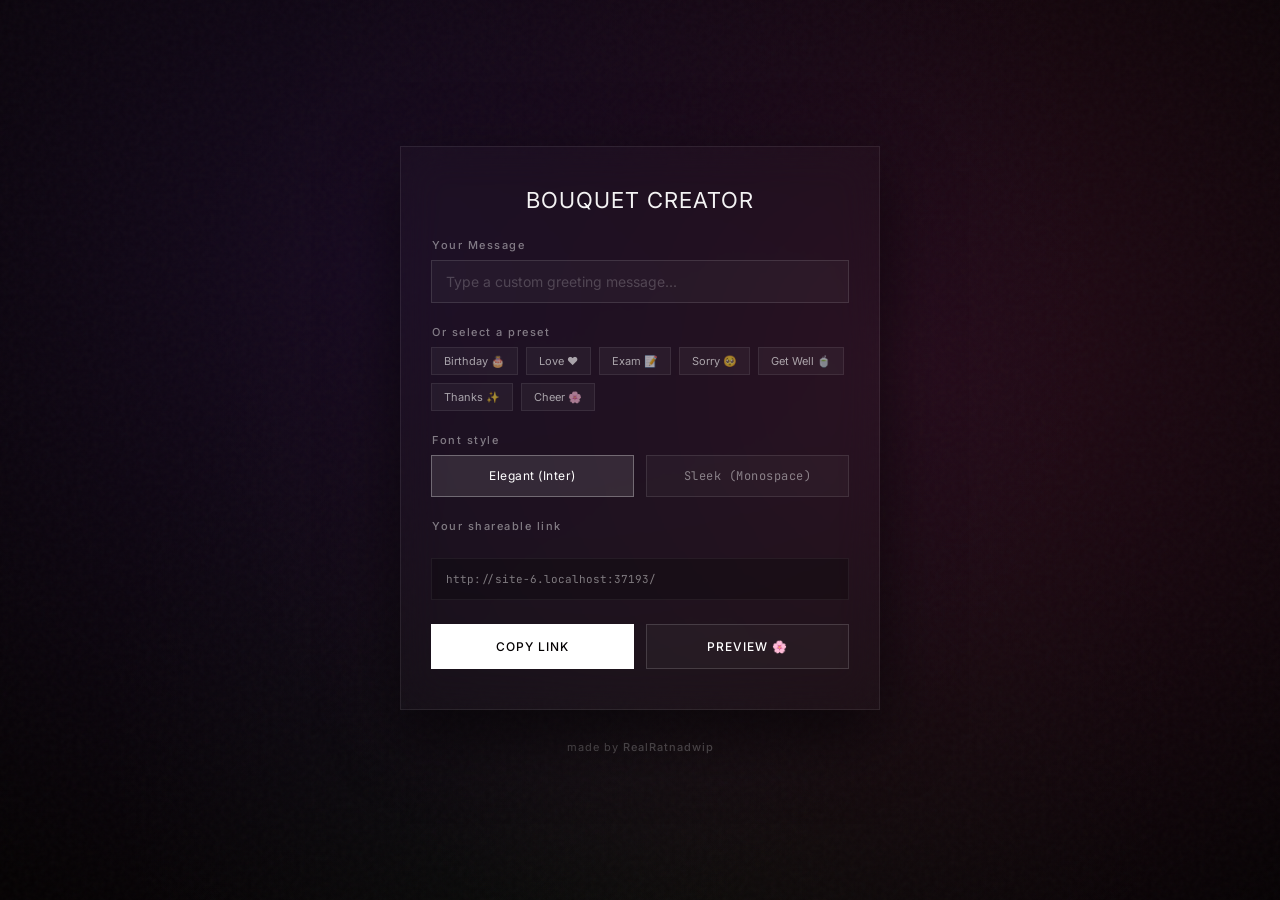
==== create/index.html @ d22b9fed "Create index.html" ====
<!DOCTYPE html>
<html lang="en">

<head>
    <meta charset="UTF-8">
    <meta name="viewport" content="width=device-width, initial-scale=1.0">
    <title>Flower Bouquet Creator 🌸</title>
    <link type="image/png" sizes="96x96" rel="icon" href="../favicon.png">
    <link rel="preconnect" href="https://fonts.googleapis.com">
    <link rel="preconnect" href="https://fonts.gstatic.com" crossorigin>
    <link href="https://fonts.googleapis.com/css2?family=Inter:wght@300;400;500;600&family=JetBrains+Mono:wght@300;400;500&display=swap" rel="stylesheet">
    <style>
        * {
            margin: 0;
            padding: 0;
            box-sizing: border-box;
        }

        body {
            width: 100vw;
            min-height: 100vh;
            min-height: 100dvh;
            overflow-y: auto;
            overflow-x: hidden;
            background: 
                radial-gradient(circle at 30% 30%, rgba(24, 10, 36, 0.85) 0%, rgba(0, 0, 0, 0) 65%),
                radial-gradient(circle at 70% 40%, rgba(46, 12, 28, 0.85) 0%, rgba(0, 0, 0, 0) 65%),
                radial-gradient(circle at 50% 80%, rgba(15, 30, 15, 0.45) 0%, rgba(0, 0, 0, 0) 55%),
                #040102;
            font-family: 'Inter', sans-serif;
            display: flex;
            flex-direction: column;
            align-items: center;
            justify-content: center;
            position: relative;
            color: #ffffff;
            padding: 40px 10px;
            gap: 30px;
        }

        body::before {
            content: "";
            position: absolute;
            top: 0;
            left: 0;
            width: 100%;
            height: 100%;
            background: url("data:image/svg+xml,%3Csvg viewBox='0 0 200 200' xmlns='http://www.w3.org/2000/svg'%3E%3Cfilter id='noiseFilter'%3E%3CfeTurbulence type='fractalNoise' baseFrequency='0.85' numOctaves='3' stitchTiles='stitch'/%3E%3C/filter%3E%3Crect width='100%25' height='100%25' filter='url(%23noiseFilter)' opacity='0.03'/%3E%3C/svg%3E");
            pointer-events: none;
            z-index: 1;
        }

        .container {
            width: 90%;
            max-width: 480px;
            padding: 40px 30px;
            background: rgba(255, 255, 255, 0.02);
            border: 1px solid rgba(255, 255, 255, 0.08);
            border-radius: 0; /* Sharp square */
            backdrop-filter: blur(20px);
            -webkit-backdrop-filter: blur(20px);
            box-shadow: 0 25px 60px rgba(0, 0, 0, 0.55);
            z-index: 2;
            text-align: center;
            animation: containerFadeIn 0.8s cubic-bezier(0.16, 1, 0.3, 1) forwards;
        }

        @keyframes containerFadeIn {
            from { opacity: 0; transform: translateY(15px); }
            to { opacity: 1; transform: translateY(0); }
        }

        h1 {
            font-size: 22px;
            font-weight: 400;
            letter-spacing: 1px;
            margin-bottom: 25px;
            color: rgba(255, 255, 255, 0.95);
            text-transform: uppercase;
        }

        .form-group {
            text-align: left;
            margin-bottom: 22px;
        }

        label {
            display: block;
            font-size: 11px;
            font-weight: 500;
            letter-spacing: 1.5px;
            color: rgba(255, 255, 255, 0.45);
            margin-bottom: 8px;
            padding-left: 1px;
        }

        input[type="text"] {
            width: 100%;
            padding: 12px 14px;
            background: rgba(255, 255, 255, 0.03);
            border: 1px solid rgba(255, 255, 255, 0.12);
            border-radius: 0; /* Sharp square */
            color: #ffffff;
            font-family: inherit;
            font-size: 14px;
            outline: none;
            transition: all 0.25s ease;
        }

        input[type="text"]::placeholder {
            color: rgba(255, 255, 255, 0.2);
        }

        input[type="text"]:focus {
            border-color: rgba(255, 255, 255, 0.35);
            background: rgba(255, 255, 255, 0.06);
        }

        .preset-grid {
            display: flex;
            flex-wrap: wrap;
            gap: 8px;
            margin-bottom: 20px;
        }

        .preset-tag {
            padding: 6px 12px;
            font-size: 11px;
            background: rgba(255, 255, 255, 0.04);
            border: 1px solid rgba(255, 255, 255, 0.08);
            border-radius: 0; /* Sharp square */
            color: rgba(255, 255, 255, 0.6);
            cursor: pointer;
            user-select: none;
            transition: all 0.2s ease;
        }

        .preset-tag:hover {
            background: rgba(255, 255, 255, 0.08);
            color: #ffffff;
            border-color: rgba(255, 255, 255, 0.2);
        }

        .preset-tag.active {
            background: rgba(255, 255, 255, 0.14);
            color: #ffffff;
            border-color: rgba(255, 255, 255, 0.35);
        }

        .font-selector {
            display: flex;
            gap: 12px;
        }

        .font-option {
            flex: 1;
            padding: 12px;
            background: rgba(255, 255, 255, 0.03);
            border: 1px solid rgba(255, 255, 255, 0.1);
            border-radius: 0; /* Sharp square */
            cursor: pointer;
            text-align: center;
            font-size: 12px;
            letter-spacing: 0.5px;
            user-select: none;
            transition: all 0.2s ease;
            color: rgba(255, 255, 255, 0.45);
        }

        .font-option.active {
            background: rgba(255, 255, 255, 0.1);
            border-color: rgba(255, 255, 255, 0.3);
            color: #ffffff;
        }

        .font-option[data-font="mono"] {
            font-family: 'JetBrains Mono', monospace;
        }

        .font-option[data-font="inter"] {
            font-family: 'Inter', sans-serif;
        }

        .link-container {
            margin-top: 25px;
            padding: 12px 14px;
            background: rgba(0, 0, 0, 0.25);
            border: 1px solid rgba(255, 255, 255, 0.06);
            border-radius: 0; /* Sharp square */
            font-family: 'JetBrains Mono', monospace;
            font-size: 11px;
            color: rgba(255, 255, 255, 0.45);
            word-break: break-all;
            text-align: left;
            min-height: 42px;
            display: flex;
            align-items: center;
        }

        .button-group {
            margin-top: 24px;
            display: flex;
            gap: 12px;
        }

        button, .btn-link {
            flex: 1;
            padding: 14px;
            font-family: 'Inter', sans-serif;
            font-size: 12px;
            font-weight: 500;
            letter-spacing: 1px;
            border-radius: 0; /* Sharp square */
            cursor: pointer;
            outline: none;
            text-decoration: none;
            display: inline-flex;
            align-items: center;
            justify-content: center;
            transition: all 0.2s ease;
            text-transform: uppercase;
        }

        .btn-copy {
            background: #ffffff;
            color: #040102;
            border: 1px solid #ffffff;
        }

        .btn-copy:hover {
            background: rgba(255, 255, 255, 0.9);
            box-shadow: 0 4px 15px rgba(255, 255, 255, 0.1);
        }

        .btn-copy:active {
            transform: scale(0.99);
        }

        .btn-preview {
            background: rgba(255, 255, 255, 0.03);
            color: #ffffff;
            border: 1px solid rgba(255, 255, 255, 0.15);
        }

        .btn-preview:hover {
            background: rgba(255, 255, 255, 0.07);
            border-color: rgba(255, 255, 255, 0.35);
        }

        .toast {
            position: absolute;
            bottom: 30px;
            padding: 10px 20px;
            background: rgba(255, 255, 255, 0.98);
            color: #000000;
            border-radius: 0; /* Sharp square */
            font-size: 11px;
            font-weight: 500;
            letter-spacing: 0.5px;
            box-shadow: 0 10px 25px rgba(0, 0, 0, 0.4);
            pointer-events: none;
            opacity: 0;
            transform: translateY(8px);
            transition: all 0.3s cubic-bezier(0.16, 1, 0.3, 1);
            z-index: 99;
            text-transform: uppercase;
        }

        .toast.show {
            opacity: 1;
            transform: translateY(0);
        }

        .footer-credit {
            font-size: 11px;
            color: rgba(255, 255, 255, 0.22);
            letter-spacing: 1px;
            z-index: 3;
            text-align: center;
        }

        .footer-credit a {
            color: inherit;
            text-decoration: none;
            transition: color 0.2s;
            font-weight: 500;
        }

        .footer-credit a:hover {
            color: rgba(255, 255, 255, 0.55);
        }

        @media (max-width: 480px) {
            body {
                padding: 30px 15px;
                gap: 25px;
            }

            .container {
                width: 100%;
                padding: 25px 20px;
                box-shadow: 0 15px 40px rgba(0, 0, 0, 0.45);
            }

            h1 {
                font-size: 19px;
                margin-bottom: 20px;
            }

            .form-group {
                margin-bottom: 18px;
            }

            .preset-grid {
                gap: 6px;
            }

            .preset-tag {
                padding: 5px 10px;
                font-size: 10.5px;
            }

            .button-group {
                flex-direction: column;
                gap: 10px;
            }

            button, .btn-link {
                width: 100%;
                padding: 13px;
            }
        }
    </style>
</head>

<body>

    <div class="container">
        <h1>Bouquet Creator</h1>

        <div class="form-group">
            <label for="message">Your Message</label>
            <input type="text" id="message" placeholder="Type a custom greeting message..." autocomplete="off">
        </div>

        <div class="form-group">
            <label>Or select a preset</label>
            <div class="preset-grid" id="presets">
                <span class="preset-tag" data-preset="birthday">Birthday 🎂</span>
                <span class="preset-tag" data-preset="love">Love ❤️</span>
                <span class="preset-tag" data-preset="exam">Exam 📝</span>
                <span class="preset-tag" data-preset="sorry">Sorry 🥺</span>
                <span class="preset-tag" data-preset="getwell">Get Well 🍵</span>
                <span class="preset-tag" data-preset="thankyou">Thanks ✨</span>
                <span class="preset-tag" data-preset="cheer">Cheer 🌸</span>
            </div>
        </div>

        <div class="form-group">
            <label>Font style</label>
            <div class="font-selector">
                <div class="font-option active" data-font="inter">Elegant (Inter)</div>
                <div class="font-option" data-font="mono">Sleek (Monospace)</div>
            </div>
        </div>

        <div class="form-group">
            <label>Your shareable link</label>
            <div class="link-container" id="link-preview"></div>
        </div>

        <div class="button-group">
            <button class="btn-copy" id="btn-copy">Copy Link</button>
            <a href="#" class="btn-link btn-preview" id="btn-preview" target="_blank">Preview 🌸</a>
        </div>
    </div>

    <div class="toast" id="toast">Link copied! 🌸</div>

    <div class="footer-credit">
        made by <a href="https://ratnadwip.com/" target="_blank">RealRatnadwip</a>
    </div>

    <script>
        const messageInput = document.getElementById('message');
        const presetsContainer = document.getElementById('presets');
        const fontSelector = document.querySelector('.font-selector');
        const linkPreview = document.getElementById('link-preview');
        const btnCopy = document.getElementById('btn-copy');
        const btnPreview = document.getElementById('btn-preview');
        const toast = document.getElementById('toast');

        let selectedPreset = null;
        let selectedFont = 'inter';

        function getBaseUrl() {
            const loc = window.location;
            const pathname = loc.pathname.replace(/\/create\/(index\.html)?$/, '/');
            return loc.protocol + '//' + loc.host + pathname;
        }

        function updateLink() {
            const baseUrl = getBaseUrl();
            let url = baseUrl;
            const textValue = messageInput.value.trim();

            if (selectedPreset) {
                url += `?${selectedPreset}`;
            } else if (textValue) {
                url += `?text=${encodeURIComponent(textValue)}`;
            }

            if (selectedPreset || textValue) {
                if (selectedFont === 'mono') {
                    url += `&font=mono`;
                }
            }

            linkPreview.textContent = url;
            btnPreview.href = url;
        }

        messageInput.addEventListener('input', () => {
            if (messageInput.value.trim() !== '') {
                selectedPreset = null;
                document.querySelectorAll('.preset-tag').forEach(tag => tag.classList.remove('active'));
            }
            updateLink();
        });

        presetsContainer.addEventListener('click', (e) => {
            const tag = e.target.closest('.preset-tag');
            if (!tag) return;

            const presetKey = tag.dataset.preset;

            if (tag.classList.contains('active')) {
                tag.classList.remove('active');
                selectedPreset = null;
            } else {
                document.querySelectorAll('.preset-tag').forEach(t => t.classList.remove('active'));
                tag.classList.add('active');
                selectedPreset = presetKey;
                messageInput.value = '';
            }
            updateLink();
        });

        fontSelector.addEventListener('click', (e) => {
            const option = e.target.closest('.font-option');
            if (!option) return;

            document.querySelectorAll('.font-option').forEach(opt => opt.classList.remove('active'));
            option.classList.add('active');
            selectedFont = option.dataset.font;
            updateLink();
        });

        btnCopy.addEventListener('click', () => {
            const textToCopy = linkPreview.textContent;
            if (!textToCopy) return;

            navigator.clipboard.writeText(textToCopy).then(() => {
                toast.classList.add('show');
                setTimeout(() => {
                    toast.classList.remove('show');
                }, 2000);
            }).catch(err => {
                console.error('Failed to copy: ', err);
            });
        });

        updateLink();
    </script>
</body>

</html>
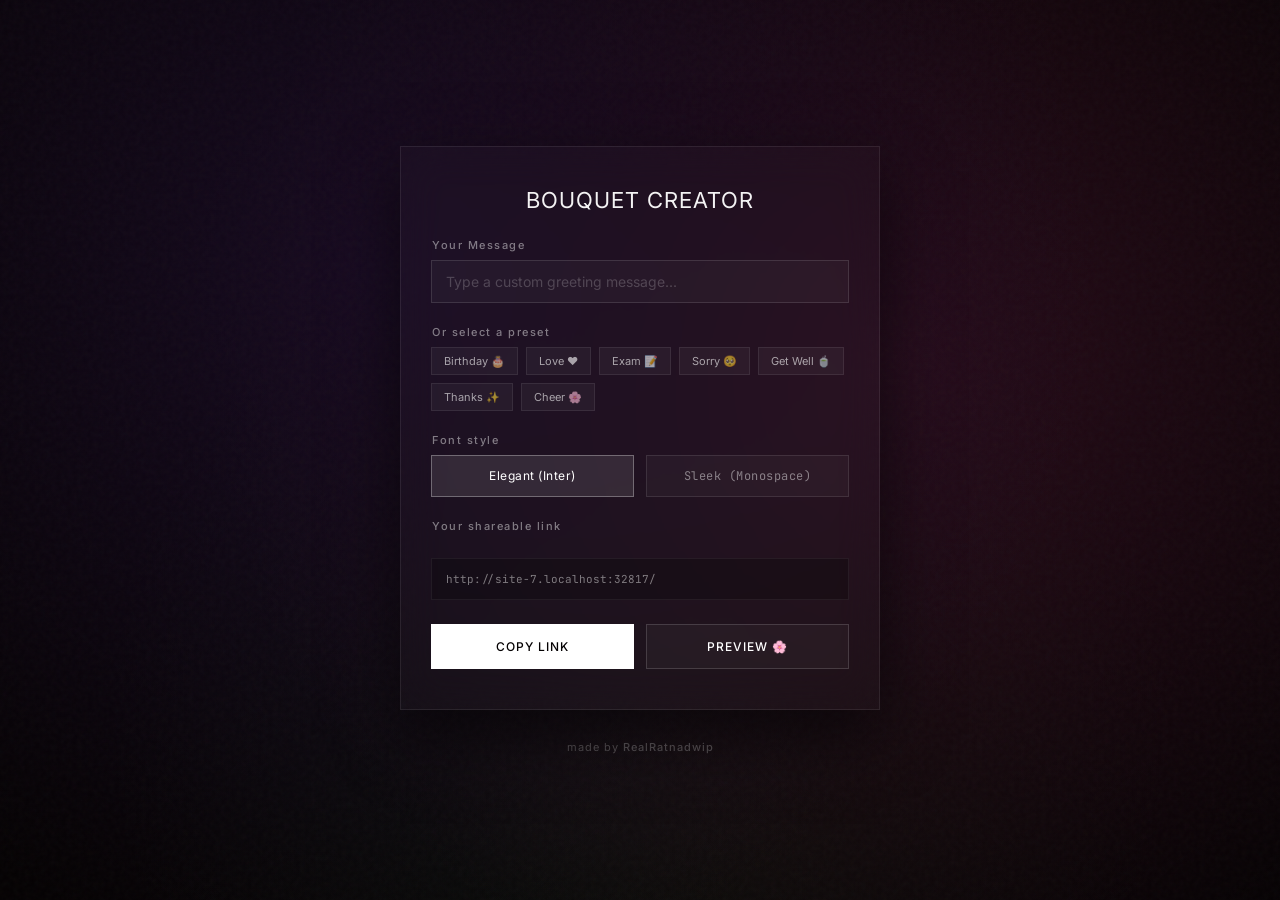
==== commit 24bc0694: "Add OG metadata and streamline documentation Added Open Graph and Twitter metadata to both index.htm" ====
--- a/create/index.html
+++ b/create/index.html
@@ -6,6 +6,12 @@
     <meta name="viewport" content="width=device-width, initial-scale=1.0">
     <title>Flower Bouquet Creator 🌸</title>
     <link type="image/png" sizes="96x96" rel="icon" href="../favicon.png">
+    <meta property="og:title" content="Flower Bouquet Creator 🌸">
+    <meta property="og:description" content="Craft a custom digital flower bouquet message to share with your loved ones.">
+    <meta property="og:type" content="website">
+    <meta name="twitter:card" content="summary">
+    <meta name="twitter:title" content="Flower Bouquet Creator 🌸">
+    <meta name="twitter:description" content="Craft a custom digital flower bouquet message to share with your loved ones.">
     <link rel="preconnect" href="https://fonts.googleapis.com">
     <link rel="preconnect" href="https://fonts.gstatic.com" crossorigin>
     <link href="https://fonts.googleapis.com/css2?family=Inter:wght@300;400;500;600&family=JetBrains+Mono:wght@300;400;500&display=swap" rel="stylesheet">
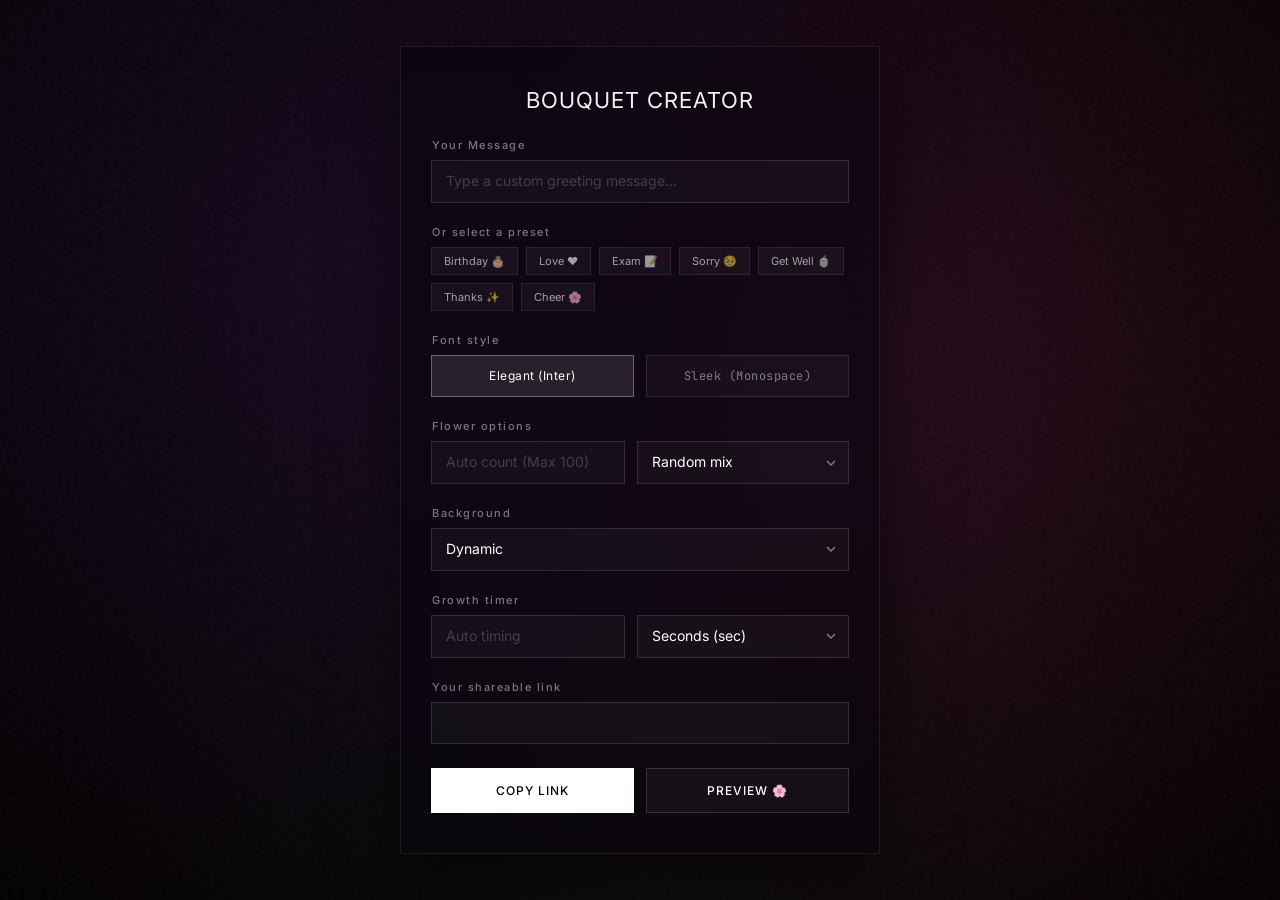
==== commit 61b7c422: "Replace shareable URL container with single-line scrollable input" ====
--- a/create/index.html
+++ b/create/index.html
@@ -7,339 +7,24 @@
     <title>Flower Bouquet Creator 🌸</title>
     <link type="image/png" sizes="96x96" rel="icon" href="../favicon.png">
     <meta property="og:title" content="Flower Bouquet Creator 🌸">
-    <meta property="og:description" content="Craft a custom digital flower bouquet message to share with your loved ones.">
+    <meta property="og:description"
+        content="Craft a custom digital flower bouquet message to share with your loved ones.">
     <meta property="og:type" content="website">
     <meta name="twitter:card" content="summary">
     <meta name="twitter:title" content="Flower Bouquet Creator 🌸">
-    <meta name="twitter:description" content="Craft a custom digital flower bouquet message to share with your loved ones.">
+    <meta name="twitter:description"
+        content="Craft a custom digital flower bouquet message to share with your loved ones.">
     <link rel="preconnect" href="https://fonts.googleapis.com">
     <link rel="preconnect" href="https://fonts.gstatic.com" crossorigin>
-    <link href="https://fonts.googleapis.com/css2?family=Inter:wght@300;400;500;600&family=JetBrains+Mono:wght@300;400;500&display=swap" rel="stylesheet">
-    <style>
-        * {
-            margin: 0;
-            padding: 0;
-            box-sizing: border-box;
-        }
-
-        body {
-            width: 100vw;
-            min-height: 100vh;
-            min-height: 100dvh;
-            overflow-y: auto;
-            overflow-x: hidden;
-            background: 
-                radial-gradient(circle at 30% 30%, rgba(24, 10, 36, 0.85) 0%, rgba(0, 0, 0, 0) 65%),
-                radial-gradient(circle at 70% 40%, rgba(46, 12, 28, 0.85) 0%, rgba(0, 0, 0, 0) 65%),
-                radial-gradient(circle at 50% 80%, rgba(15, 30, 15, 0.45) 0%, rgba(0, 0, 0, 0) 55%),
-                #040102;
-            font-family: 'Inter', sans-serif;
-            display: flex;
-            flex-direction: column;
-            align-items: center;
-            justify-content: center;
-            position: relative;
-            color: #ffffff;
-            padding: 40px 10px;
-            gap: 30px;
-        }
-
-        body::before {
-            content: "";
-            position: absolute;
-            top: 0;
-            left: 0;
-            width: 100%;
-            height: 100%;
-            background: url("data:image/svg+xml,%3Csvg viewBox='0 0 200 200' xmlns='http://www.w3.org/2000/svg'%3E%3Cfilter id='noiseFilter'%3E%3CfeTurbulence type='fractalNoise' baseFrequency='0.85' numOctaves='3' stitchTiles='stitch'/%3E%3C/filter%3E%3Crect width='100%25' height='100%25' filter='url(%23noiseFilter)' opacity='0.03'/%3E%3C/svg%3E");
-            pointer-events: none;
-            z-index: 1;
-        }
-
-        .container {
-            width: 90%;
-            max-width: 480px;
-            padding: 40px 30px;
-            background: rgba(255, 255, 255, 0.02);
-            border: 1px solid rgba(255, 255, 255, 0.08);
-            border-radius: 0; /* Sharp square */
-            backdrop-filter: blur(20px);
-            -webkit-backdrop-filter: blur(20px);
-            box-shadow: 0 25px 60px rgba(0, 0, 0, 0.55);
-            z-index: 2;
-            text-align: center;
-            animation: containerFadeIn 0.8s cubic-bezier(0.16, 1, 0.3, 1) forwards;
-        }
-
-        @keyframes containerFadeIn {
-            from { opacity: 0; transform: translateY(15px); }
-            to { opacity: 1; transform: translateY(0); }
-        }
-
-        h1 {
-            font-size: 22px;
-            font-weight: 400;
-            letter-spacing: 1px;
-            margin-bottom: 25px;
-            color: rgba(255, 255, 255, 0.95);
-            text-transform: uppercase;
-        }
-
-        .form-group {
-            text-align: left;
-            margin-bottom: 22px;
-        }
-
-        label {
-            display: block;
-            font-size: 11px;
-            font-weight: 500;
-            letter-spacing: 1.5px;
-            color: rgba(255, 255, 255, 0.45);
-            margin-bottom: 8px;
-            padding-left: 1px;
-        }
-
-        input[type="text"] {
-            width: 100%;
-            padding: 12px 14px;
-            background: rgba(255, 255, 255, 0.03);
-            border: 1px solid rgba(255, 255, 255, 0.12);
-            border-radius: 0; /* Sharp square */
-            color: #ffffff;
-            font-family: inherit;
-            font-size: 14px;
-            outline: none;
-            transition: all 0.25s ease;
-        }
-
-        input[type="text"]::placeholder {
-            color: rgba(255, 255, 255, 0.2);
-        }
-
-        input[type="text"]:focus {
-            border-color: rgba(255, 255, 255, 0.35);
-            background: rgba(255, 255, 255, 0.06);
-        }
-
-        .preset-grid {
-            display: flex;
-            flex-wrap: wrap;
-            gap: 8px;
-            margin-bottom: 20px;
-        }
-
-        .preset-tag {
-            padding: 6px 12px;
-            font-size: 11px;
-            background: rgba(255, 255, 255, 0.04);
-            border: 1px solid rgba(255, 255, 255, 0.08);
-            border-radius: 0; /* Sharp square */
-            color: rgba(255, 255, 255, 0.6);
-            cursor: pointer;
-            user-select: none;
-            transition: all 0.2s ease;
-        }
-
-        .preset-tag:hover {
-            background: rgba(255, 255, 255, 0.08);
-            color: #ffffff;
-            border-color: rgba(255, 255, 255, 0.2);
-        }
-
-        .preset-tag.active {
-            background: rgba(255, 255, 255, 0.14);
-            color: #ffffff;
-            border-color: rgba(255, 255, 255, 0.35);
-        }
-
-        .font-selector {
-            display: flex;
-            gap: 12px;
-        }
-
-        .font-option {
-            flex: 1;
-            padding: 12px;
-            background: rgba(255, 255, 255, 0.03);
-            border: 1px solid rgba(255, 255, 255, 0.1);
-            border-radius: 0; /* Sharp square */
-            cursor: pointer;
-            text-align: center;
-            font-size: 12px;
-            letter-spacing: 0.5px;
-            user-select: none;
-            transition: all 0.2s ease;
-            color: rgba(255, 255, 255, 0.45);
-        }
-
-        .font-option.active {
-            background: rgba(255, 255, 255, 0.1);
-            border-color: rgba(255, 255, 255, 0.3);
-            color: #ffffff;
-        }
-
-        .font-option[data-font="mono"] {
-            font-family: 'JetBrains Mono', monospace;
-        }
-
-        .font-option[data-font="inter"] {
-            font-family: 'Inter', sans-serif;
-        }
-
-        .link-container {
-            margin-top: 25px;
-            padding: 12px 14px;
-            background: rgba(0, 0, 0, 0.25);
-            border: 1px solid rgba(255, 255, 255, 0.06);
-            border-radius: 0; /* Sharp square */
-            font-family: 'JetBrains Mono', monospace;
-            font-size: 11px;
-            color: rgba(255, 255, 255, 0.45);
-            word-break: break-all;
-            text-align: left;
-            min-height: 42px;
-            display: flex;
-            align-items: center;
-        }
-
-        .button-group {
-            margin-top: 24px;
-            display: flex;
-            gap: 12px;
-        }
-
-        button, .btn-link {
-            flex: 1;
-            padding: 14px;
-            font-family: 'Inter', sans-serif;
-            font-size: 12px;
-            font-weight: 500;
-            letter-spacing: 1px;
-            border-radius: 0; /* Sharp square */
-            cursor: pointer;
-            outline: none;
-            text-decoration: none;
-            display: inline-flex;
-            align-items: center;
-            justify-content: center;
-            transition: all 0.2s ease;
-            text-transform: uppercase;
-        }
-
-        .btn-copy {
-            background: #ffffff;
-            color: #040102;
-            border: 1px solid #ffffff;
-        }
-
-        .btn-copy:hover {
-            background: rgba(255, 255, 255, 0.9);
-            box-shadow: 0 4px 15px rgba(255, 255, 255, 0.1);
-        }
-
-        .btn-copy:active {
-            transform: scale(0.99);
-        }
-
-        .btn-preview {
-            background: rgba(255, 255, 255, 0.03);
-            color: #ffffff;
-            border: 1px solid rgba(255, 255, 255, 0.15);
-        }
-
-        .btn-preview:hover {
-            background: rgba(255, 255, 255, 0.07);
-            border-color: rgba(255, 255, 255, 0.35);
-        }
-
-        .toast {
-            position: absolute;
-            bottom: 30px;
-            padding: 10px 20px;
-            background: rgba(255, 255, 255, 0.98);
-            color: #000000;
-            border-radius: 0; /* Sharp square */
-            font-size: 11px;
-            font-weight: 500;
-            letter-spacing: 0.5px;
-            box-shadow: 0 10px 25px rgba(0, 0, 0, 0.4);
-            pointer-events: none;
-            opacity: 0;
-            transform: translateY(8px);
-            transition: all 0.3s cubic-bezier(0.16, 1, 0.3, 1);
-            z-index: 99;
-            text-transform: uppercase;
-        }
-
-        .toast.show {
-            opacity: 1;
-            transform: translateY(0);
-        }
-
-        .footer-credit {
-            font-size: 11px;
-            color: rgba(255, 255, 255, 0.22);
-            letter-spacing: 1px;
-            z-index: 3;
-            text-align: center;
-        }
-
-        .footer-credit a {
-            color: inherit;
-            text-decoration: none;
-            transition: color 0.2s;
-            font-weight: 500;
-        }
-
-        .footer-credit a:hover {
-            color: rgba(255, 255, 255, 0.55);
-        }
-
-        @media (max-width: 480px) {
-            body {
-                padding: 30px 15px;
-                gap: 25px;
-            }
-
-            .container {
-                width: 100%;
-                padding: 25px 20px;
-                box-shadow: 0 15px 40px rgba(0, 0, 0, 0.45);
-            }
-
-            h1 {
-                font-size: 19px;
-                margin-bottom: 20px;
-            }
-
-            .form-group {
-                margin-bottom: 18px;
-            }
-
-            .preset-grid {
-                gap: 6px;
-            }
-
-            .preset-tag {
-                padding: 5px 10px;
-                font-size: 10.5px;
-            }
-
-            .button-group {
-                flex-direction: column;
-                gap: 10px;
-            }
-
-            button, .btn-link {
-                width: 100%;
-                padding: 13px;
-            }
-        }
-    </style>
+    <link
+        href="https://fonts.googleapis.com/css2?family=Inter:wght@300;400;500;600&family=JetBrains+Mono:wght@300;400;500&display=swap"
+        rel="stylesheet">
+    <link rel="stylesheet" href="style.css">
 </head>
 
 <body>
+
+    <canvas id="bg"></canvas>
 
     <div class="container">
         <h1>Bouquet Creator</h1>
@@ -371,8 +56,46 @@
         </div>
 
         <div class="form-group">
+            <label>Flower options</label>
+            <div class="garden-grid">
+                <input type="number" id="flower-count" min="1" max="100" placeholder="Auto count (Max 100)"
+                    autocomplete="off">
+                <select id="flower-type">
+                    <option value="">Random mix</option>
+                    <option value="lily">Lily</option>
+                    <option value="rose">Rose</option>
+                    <option value="sunflower">Sunflower</option>
+                    <option value="tulip">Tulip</option>
+                    <option value="generic">Generic</option>
+                </select>
+            </div>
+        </div>
+
+        <div class="form-group">
+            <label for="background-select">Background</label>
+            <select id="background-select">
+                <option value="">Dynamic</option>
+                <option value="day">Day</option>
+                <option value="night">Night</option>
+                <option value="minimal">Minimal</option>
+            </select>
+        </div>
+
+        <div class="form-group">
+            <label>Growth timer</label>
+            <div class="garden-grid">
+                <input type="number" id="grow-value" min="1" max="3600" placeholder="Auto timing" autocomplete="off">
+                <select id="grow-unit">
+                    <option value="sec">Seconds (sec)</option>
+                    <option value="min">Minutes (min)</option>
+                    <option value="hr">Hours (hr)</option>
+                </select>
+            </div>
+        </div>
+
+        <div class="form-group">
             <label>Your shareable link</label>
-            <div class="link-container" id="link-preview"></div>
+            <input type="text" class="link-container" id="link-preview" readonly>
         </div>
 
         <div class="button-group">
@@ -383,101 +106,8 @@
 
     <div class="toast" id="toast">Link copied! 🌸</div>
 
-    <div class="footer-credit">
-        made by <a href="https://ratnadwip.com/" target="_blank">RealRatnadwip</a>
-    </div>
-
-    <script>
-        const messageInput = document.getElementById('message');
-        const presetsContainer = document.getElementById('presets');
-        const fontSelector = document.querySelector('.font-selector');
-        const linkPreview = document.getElementById('link-preview');
-        const btnCopy = document.getElementById('btn-copy');
-        const btnPreview = document.getElementById('btn-preview');
-        const toast = document.getElementById('toast');
-
-        let selectedPreset = null;
-        let selectedFont = 'inter';
-
-        function getBaseUrl() {
-            const loc = window.location;
-            const pathname = loc.pathname.replace(/\/create\/(index\.html)?$/, '/');
-            return loc.protocol + '//' + loc.host + pathname;
-        }
-
-        function updateLink() {
-            const baseUrl = getBaseUrl();
-            let url = baseUrl;
-            const textValue = messageInput.value.trim();
-
-            if (selectedPreset) {
-                url += `?${selectedPreset}`;
-            } else if (textValue) {
-                url += `?text=${encodeURIComponent(textValue)}`;
-            }
-
-            if (selectedPreset || textValue) {
-                if (selectedFont === 'mono') {
-                    url += `&font=mono`;
-                }
-            }
-
-            linkPreview.textContent = url;
-            btnPreview.href = url;
-        }
-
-        messageInput.addEventListener('input', () => {
-            if (messageInput.value.trim() !== '') {
-                selectedPreset = null;
-                document.querySelectorAll('.preset-tag').forEach(tag => tag.classList.remove('active'));
-            }
-            updateLink();
-        });
-
-        presetsContainer.addEventListener('click', (e) => {
-            const tag = e.target.closest('.preset-tag');
-            if (!tag) return;
-
-            const presetKey = tag.dataset.preset;
-
-            if (tag.classList.contains('active')) {
-                tag.classList.remove('active');
-                selectedPreset = null;
-            } else {
-                document.querySelectorAll('.preset-tag').forEach(t => t.classList.remove('active'));
-                tag.classList.add('active');
-                selectedPreset = presetKey;
-                messageInput.value = '';
-            }
-            updateLink();
-        });
-
-        fontSelector.addEventListener('click', (e) => {
-            const option = e.target.closest('.font-option');
-            if (!option) return;
-
-            document.querySelectorAll('.font-option').forEach(opt => opt.classList.remove('active'));
-            option.classList.add('active');
-            selectedFont = option.dataset.font;
-            updateLink();
-        });
-
-        btnCopy.addEventListener('click', () => {
-            const textToCopy = linkPreview.textContent;
-            if (!textToCopy) return;
-
-            navigator.clipboard.writeText(textToCopy).then(() => {
-                toast.classList.add('show');
-                setTimeout(() => {
-                    toast.classList.remove('show');
-                }, 2000);
-            }).catch(err => {
-                console.error('Failed to copy: ', err);
-            });
-        });
-
-        updateLink();
-    </script>
+    <script src="../background.js"></script>
+    <script src="script.js"></script>
 </body>
 
-</html>
+</html>
--- a/create/style.css
+++ b/create/style.css
@@ -0,0 +1,386 @@
+* {
+    margin: 0;
+    padding: 0;
+    box-sizing: border-box;
+}
+
+body {
+    width: 100vw;
+    min-height: 100vh;
+    min-height: 100dvh;
+    overflow-y: auto;
+    overflow-x: hidden;
+    background:
+        radial-gradient(circle at 30% 30%, rgba(24, 10, 36, 0.85) 0%, rgba(0, 0, 0, 0) 65%),
+        radial-gradient(circle at 70% 40%, rgba(46, 12, 28, 0.85) 0%, rgba(0, 0, 0, 0) 65%),
+        radial-gradient(circle at 50% 80%, rgba(15, 30, 15, 0.45) 0%, rgba(0, 0, 0, 0) 55%),
+        #040102;
+    font-family: 'Inter', sans-serif;
+    display: flex;
+    flex-direction: column;
+    align-items: center;
+    justify-content: center;
+    position: relative;
+    color: #ffffff;
+    padding: 40px 10px;
+    gap: 30px;
+}
+
+body::before {
+    content: "";
+    position: absolute;
+    top: 0;
+    left: 0;
+    width: 100%;
+    height: 100%;
+    background: url("data:image/svg+xml,%3Csvg viewBox='0 0 200 200' xmlns='http://www.w3.org/2000/svg'%3E%3Cfilter id='noiseFilter'%3E%3CfeTurbulence type='fractalNoise' baseFrequency='0.85' numOctaves='3' stitchTiles='stitch'/%3E%3C/filter%3E%3Crect width='100%25' height='100%25' filter='url(%23noiseFilter)' opacity='0.03'/%3E%3C/svg%3E");
+    pointer-events: none;
+    z-index: 1;
+}
+
+/* Shared procedural sky renders behind the grain overlay and all UI */
+#bg {
+    position: fixed;
+    top: 0;
+    left: 0;
+    width: 100vw;
+    height: 100vh;
+    height: 100dvh;
+    z-index: 0;
+    pointer-events: none;
+}
+
+.container {
+    width: 90%;
+    max-width: 480px;
+    padding: 40px 30px;
+    background: rgba(8, 5, 14, 0.55);
+    border: 1px solid rgba(255, 255, 255, 0.08);
+    border-radius: 0;
+    backdrop-filter: blur(20px);
+    -webkit-backdrop-filter: blur(20px);
+    box-shadow: 0 25px 60px rgba(0, 0, 0, 0.55);
+    z-index: 2;
+    text-align: center;
+    animation: containerFadeIn 0.8s cubic-bezier(0.16, 1, 0.3, 1) forwards;
+}
+
+@keyframes containerFadeIn {
+    from {
+        opacity: 0;
+        transform: translateY(15px);
+    }
+
+    to {
+        opacity: 1;
+        transform: translateY(0);
+    }
+}
+
+h1 {
+    font-size: 22px;
+    font-weight: 400;
+    letter-spacing: 1px;
+    margin-bottom: 25px;
+    color: rgba(255, 255, 255, 0.95);
+    text-transform: uppercase;
+}
+
+.form-group {
+    text-align: left;
+    margin-bottom: 22px;
+}
+
+label {
+    display: block;
+    font-size: 11px;
+    font-weight: 500;
+    letter-spacing: 1.5px;
+    color: rgba(255, 255, 255, 0.45);
+    margin-bottom: 8px;
+    padding-left: 1px;
+}
+
+input[type="text"],
+input[type="number"],
+select {
+    width: 100%;
+    padding: 12px 14px;
+    background: rgba(255, 255, 255, 0.03);
+    border: 1px solid rgba(255, 255, 255, 0.12);
+    border-radius: 0;
+    color: #ffffff;
+    font-family: 'Inter', sans-serif;
+    font-size: 14px;
+    font-weight: 400;
+    letter-spacing: normal;
+    line-height: 1.2;
+    outline: none;
+    transition: all 0.25s ease;
+}
+
+input[type="text"]::placeholder,
+input[type="number"]::placeholder {
+    color: rgba(255, 255, 255, 0.2);
+}
+
+input[type="text"]:focus,
+input[type="number"]:focus,
+select:focus {
+    border-color: rgba(255, 255, 255, 0.35);
+    background: rgba(255, 255, 255, 0.06);
+}
+
+/* Garden options: quantity + flower-type side by side */
+.garden-grid {
+    display: flex;
+    gap: 12px;
+}
+
+.garden-grid>* {
+    flex: 1;
+    min-width: 0;
+}
+
+select {
+    appearance: none;
+    -webkit-appearance: none;
+    -moz-appearance: none;
+    cursor: pointer;
+    font-family: 'Inter', sans-serif;
+    font-size: 14px;
+    font-weight: 400;
+    background-image: url("data:image/svg+xml,%3Csvg xmlns='http://www.w3.org/2000/svg' width='10' height='6' viewBox='0 0 10 6'%3E%3Cpath d='M1 1l4 4 4-4' fill='none' stroke='%23ffffff' stroke-opacity='0.45' stroke-width='1.5'/%3E%3C/svg%3E");
+    background-repeat: no-repeat;
+    background-position: right 12px center;
+    padding-right: 32px;
+}
+
+select option {
+    background: #0a0510;
+    color: #ffffff;
+    font-family: 'Inter', sans-serif;
+    font-size: 14px;
+    font-weight: 400;
+}
+
+.preset-grid {
+    display: flex;
+    flex-wrap: wrap;
+    gap: 8px;
+    margin-bottom: 20px;
+}
+
+.preset-tag {
+    padding: 6px 12px;
+    font-size: 11px;
+    background: rgba(255, 255, 255, 0.04);
+    border: 1px solid rgba(255, 255, 255, 0.08);
+    border-radius: 0;
+    /* Sharp square */
+    color: rgba(255, 255, 255, 0.6);
+    cursor: pointer;
+    user-select: none;
+    transition: all 0.2s ease;
+}
+
+.preset-tag:hover {
+    background: rgba(255, 255, 255, 0.08);
+    color: #ffffff;
+    border-color: rgba(255, 255, 255, 0.2);
+}
+
+.preset-tag.active {
+    background: rgba(255, 255, 255, 0.14);
+    color: #ffffff;
+    border-color: rgba(255, 255, 255, 0.35);
+}
+
+.font-selector {
+    display: flex;
+    gap: 12px;
+}
+
+.font-option {
+    flex: 1;
+    min-width: 0;
+    padding: 12px;
+    background: rgba(255, 255, 255, 0.03);
+    border: 1px solid rgba(255, 255, 255, 0.1);
+    border-radius: 0;
+    cursor: pointer;
+    text-align: center;
+    font-size: 12px;
+    letter-spacing: 0.5px;
+    user-select: none;
+    transition: all 0.2s ease;
+    color: rgba(255, 255, 255, 0.45);
+}
+
+.font-option.active {
+    background: rgba(255, 255, 255, 0.1);
+    border-color: rgba(255, 255, 255, 0.3);
+    color: #ffffff;
+}
+
+.font-option[data-font="mono"] {
+    font-family: 'JetBrains Mono', monospace;
+}
+
+.font-option[data-font="inter"] {
+    font-family: 'Inter', sans-serif;
+}
+
+.link-container {
+    width: 100%;
+    height: 42px;
+    padding: 12px 14px;
+    background: rgba(0, 0, 0, 0.25);
+    border: 1px solid rgba(255, 255, 255, 0.06);
+    border-radius: 0;
+    font-family: 'JetBrains Mono', monospace;
+    font-size: 11px;
+    color: rgba(255, 255, 255, 0.45);
+    text-align: left;
+    outline: none;
+    cursor: text;
+}
+
+.button-group {
+    margin-top: 24px;
+    display: flex;
+    gap: 12px;
+}
+
+button,
+.btn-link {
+    flex: 1;
+    padding: 14px;
+    font-family: 'Inter', sans-serif;
+    font-size: 12px;
+    font-weight: 500;
+    letter-spacing: 1px;
+    border-radius: 0;
+    cursor: pointer;
+    outline: none;
+    text-decoration: none;
+    display: inline-flex;
+    align-items: center;
+    justify-content: center;
+    transition: all 0.2s ease;
+    text-transform: uppercase;
+}
+
+.btn-copy {
+    background: #ffffff;
+    color: #040102;
+    border: 1px solid #ffffff;
+}
+
+.btn-copy:hover {
+    background: rgba(255, 255, 255, 0.9);
+    box-shadow: 0 4px 15px rgba(255, 255, 255, 0.1);
+}
+
+.btn-copy:active {
+    transform: scale(0.99);
+}
+
+.btn-preview {
+    background: rgba(255, 255, 255, 0.03);
+    color: #ffffff;
+    border: 1px solid rgba(255, 255, 255, 0.15);
+}
+
+.btn-preview:hover {
+    background: rgba(255, 255, 255, 0.07);
+    border-color: rgba(255, 255, 255, 0.35);
+}
+
+.toast {
+    position: absolute;
+    bottom: 30px;
+    padding: 10px 20px;
+    background: rgba(255, 255, 255, 0.98);
+    color: #000000;
+    border-radius: 0;
+    /* Sharp square */
+    font-size: 11px;
+    font-weight: 500;
+    letter-spacing: 0.5px;
+    box-shadow: 0 10px 25px rgba(0, 0, 0, 0.4);
+    pointer-events: none;
+    opacity: 0;
+    transform: translateY(8px);
+    transition: all 0.3s cubic-bezier(0.16, 1, 0.3, 1);
+    z-index: 99;
+    text-transform: uppercase;
+}
+
+.toast.show {
+    opacity: 1;
+    transform: translateY(0);
+}
+
+.footer-credit {
+    font-size: 11px;
+    color: rgba(255, 255, 255, 0.22);
+    letter-spacing: 1px;
+    z-index: 3;
+    text-align: center;
+    text-shadow: 0 1px 6px rgba(0, 0, 0, 0.45);
+    /* Keeps light text legible on bright day sky */
+}
+
+.footer-credit a {
+    color: inherit;
+    text-decoration: none;
+    transition: color 0.2s;
+    font-weight: 500;
+}
+
+.footer-credit a:hover {
+    color: rgba(255, 255, 255, 0.55);
+}
+
+@media (max-width: 480px) {
+    body {
+        padding: 30px 15px;
+        gap: 25px;
+    }
+
+    .container {
+        width: 100%;
+        padding: 25px 20px;
+        box-shadow: 0 15px 40px rgba(0, 0, 0, 0.45);
+    }
+
+    h1 {
+        font-size: 19px;
+        margin-bottom: 20px;
+    }
+
+    .form-group {
+        margin-bottom: 18px;
+    }
+
+    .preset-grid {
+        gap: 6px;
+    }
+
+    .preset-tag {
+        padding: 5px 10px;
+        font-size: 10.5px;
+    }
+
+    .button-group {
+        flex-direction: column;
+        gap: 10px;
+    }
+
+    button,
+    .btn-link {
+        width: 100%;
+        padding: 13px;
+    }
+}
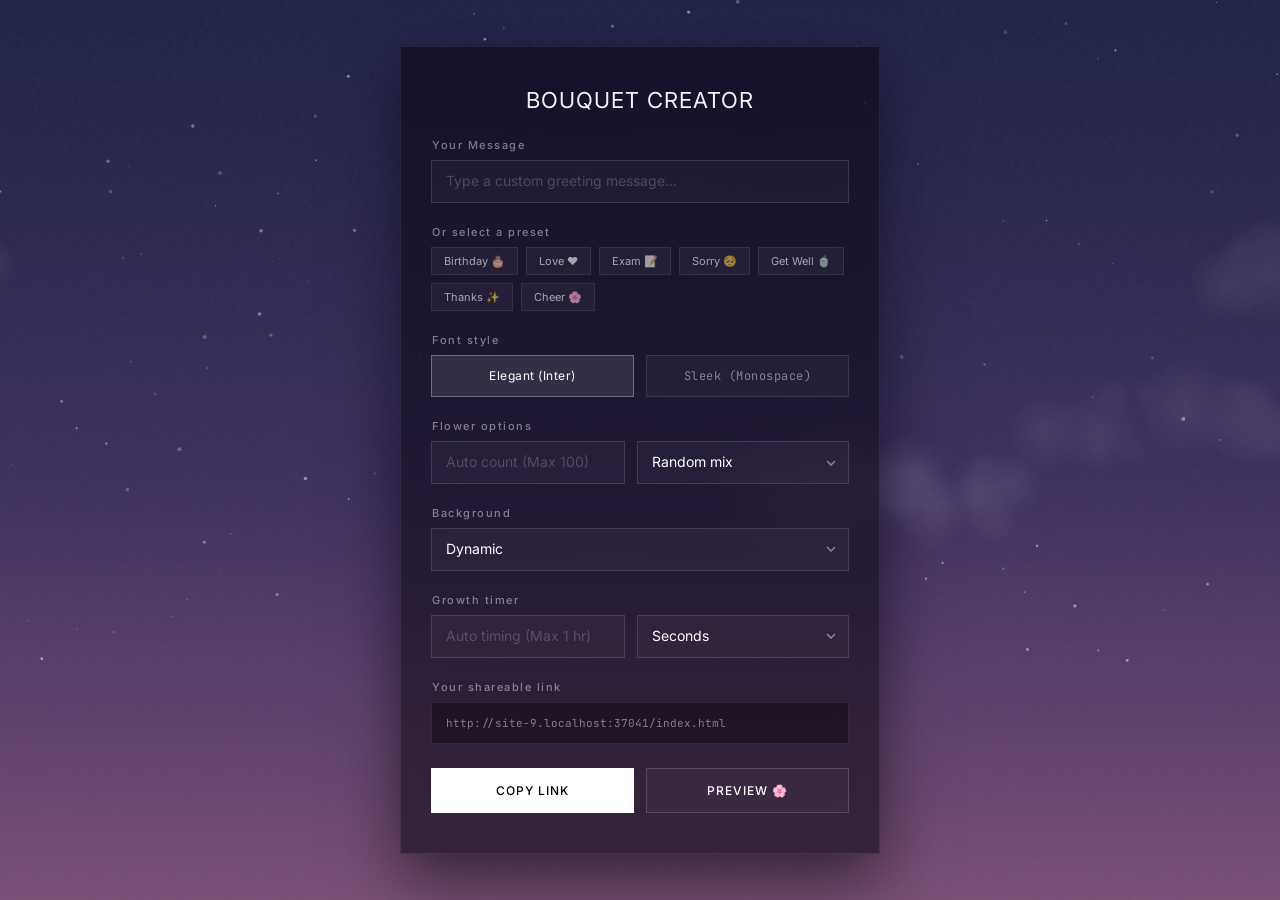
==== commit da6e1164: "Add growth timer validation and update toast messages" ====
--- a/create/index.html
+++ b/create/index.html
@@ -84,11 +84,12 @@
         <div class="form-group">
             <label>Growth timer</label>
             <div class="garden-grid">
-                <input type="number" id="grow-value" min="1" max="3600" placeholder="Auto timing" autocomplete="off">
+                <input type="number" id="grow-value" min="1" max="3600" placeholder="Auto timing (Max 1 hr)"
+                    autocomplete="off">
                 <select id="grow-unit">
-                    <option value="sec">Seconds (sec)</option>
-                    <option value="min">Minutes (min)</option>
-                    <option value="hr">Hours (hr)</option>
+                    <option value="sec">Seconds</option>
+                    <option value="min">Minutes</option>
+                    <option value="hr">Hours</option>
                 </select>
             </div>
         </div>
--- a/create/style.css
+++ b/create/style.css
@@ -231,19 +231,30 @@
     font-family: 'Inter', sans-serif;
 }
 
-.link-container {
+.link-container,
+#link-preview,
+input[readonly].link-container {
     width: 100%;
     height: 42px;
     padding: 12px 14px;
-    background: rgba(0, 0, 0, 0.25);
-    border: 1px solid rgba(255, 255, 255, 0.06);
+    background: rgba(0, 0, 0, 0.35);
+    border: 1px solid rgba(255, 255, 255, 0.08);
     border-radius: 0;
     font-family: 'JetBrains Mono', monospace;
     font-size: 11px;
-    color: rgba(255, 255, 255, 0.45);
+    color: rgba(255, 255, 255, 0.45) !important;
     text-align: left;
     outline: none;
     cursor: text;
+    user-select: all;
+    -webkit-user-select: all;
+}
+
+.link-container:focus,
+#link-preview:focus,
+input[readonly].link-container:focus {
+    border-color: rgba(255, 255, 255, 0.18);
+    background: rgba(0, 0, 0, 0.45);
 }
 
 .button-group {
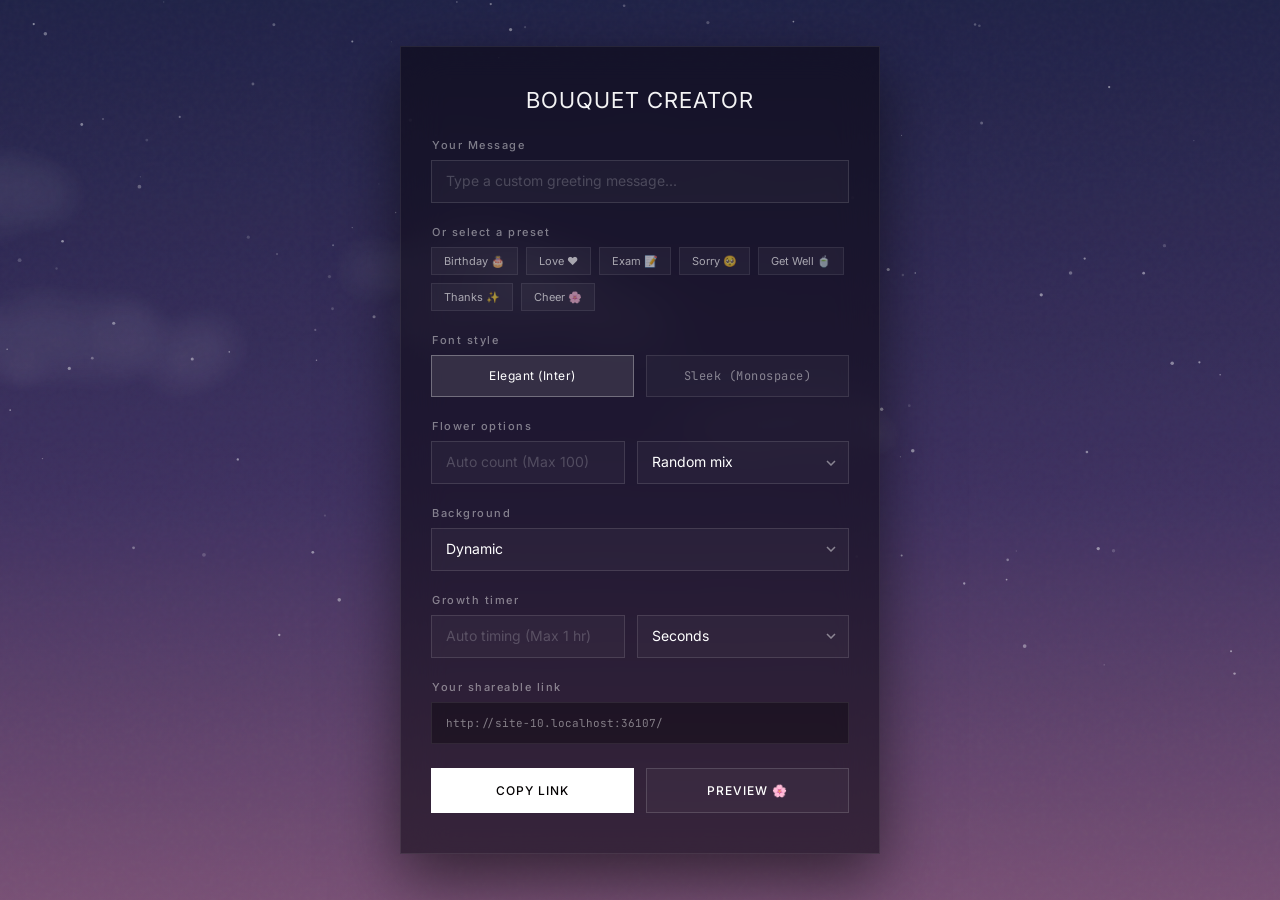
==== commit 36e5dbb2: "Add a rain theme" ====
--- a/create/index.html
+++ b/create/index.html
@@ -77,6 +77,7 @@
                 <option value="">Dynamic</option>
                 <option value="day">Day</option>
                 <option value="night">Night</option>
+                <option value="rain">Rain</option>
                 <option value="minimal">Minimal</option>
             </select>
         </div>
